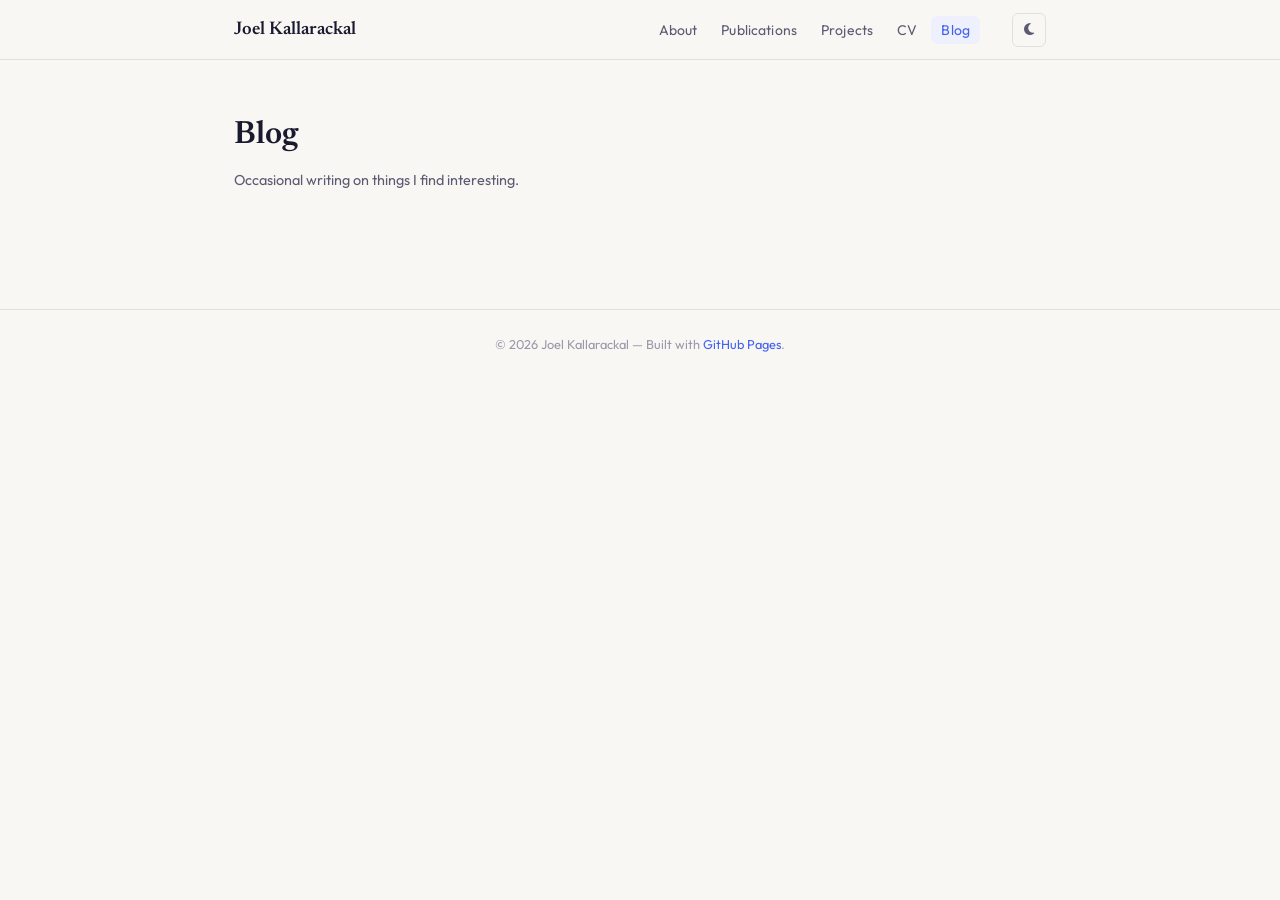
==== blog.html @ 86282731 "first commit" ====
<!DOCTYPE html>
<html lang="en">
<head>
  <meta charset="UTF-8" />
  <meta name="viewport" content="width=device-width, initial-scale=1.0" />
  <title>Blog | Joel Kallarackal</title>
  <link rel="stylesheet" href="assets/css/main.css" />
  <link rel="preconnect" href="https://fonts.googleapis.com" />
  <link href="https://fonts.googleapis.com/css2?family=Newsreader:ital,wght@0,300;0,400;0,600;1,300;1,400&family=DM+Mono:wght@300;400&family=Outfit:wght@300;400;500;600&display=swap" rel="stylesheet" />
  <link rel="stylesheet" href="https://cdnjs.cloudflare.com/ajax/libs/font-awesome/6.5.0/css/all.min.css" />
</head>
<body>

  <nav class="navbar">
    <div class="nav-inner">
      <a class="nav-brand" href="index.html">Joel Kallarackal</a>
      <ul class="nav-links">
        <li><a href="index.html">About</a></li>
        <li><a href="publications.html">Publications</a></li>
        <li><a href="projects.html">Projects</a></li>
        <li><a href="assets/pdf/cv.pdf" target="_blank">CV</a></li>
        <li><a href="blog.html" class="active">Blog</a></li>
      </ul>
      <button class="theme-toggle" id="themeToggle" aria-label="Toggle theme">
        <i class="fa-solid fa-moon"></i>
      </button>
    </div>
  </nav>

  <main class="container">
    <div class="page-header">
      <h1>Blog</h1>
      <p>Occasional writing on things I find interesting.</p>
    </div>

    <div class="blog-list">

      <!-- <div class="blog-item">
        <div class="blog-date">Mar 15, 2026</div>
        <div class="blog-content">
          <p class="blog-title"><a href="#">What does it actually mean for a model to be "causal"?</a></p>
          <p class="blog-excerpt">A lot of ML papers now claim to use causal methods, but there is significant confusion about what this means. Here I try to clarify the landscape.</p>
          <div class="blog-tags">
            <span class="project-tag">Causal Inference</span>
            <span class="project-tag">Machine Learning</span>
          </div>
        </div>
      </div> -->

    </div>
  </main>

  <footer class="site-footer">
    <div class="footer-inner">
      <p>© 2026 Joel Kallarackal &mdash; Built with <a href="https://pages.github.com" target="_blank">GitHub Pages</a>.</p>
    </div>
  </footer>

  <script src="assets/js/main.js"></script>
</body>
</html>
---- assets/css/main.css ----
/* ============================================================
   AL-FOLIO INSPIRED THEME
   Clean academic portfolio CSS
   ============================================================ */

/* --- CSS VARIABLES (Light Mode) --- */
:root {
  --bg:           #f9f7f4;
  --bg-card:      #ffffff;
  --bg-nav:       rgba(249, 247, 244, 0.92);
  --text:         #1a1a2e;
  --text-muted:   #5a5a72;
  --text-faint:   #9999aa;
  --accent:       #4361ee;
  --accent-light: #eef0fd;
  --border:       #e2e0db;
  --tag-bg:       #eef0fd;
  --tag-text:     #4361ee;
  --tag-border:   #c5ccf8;
  --shadow:       0 2px 12px rgba(0,0,0,0.06);
  --radius:       8px;
  --nav-h:        60px;
  --font-body:    'Outfit', sans-serif;
  --font-serif:   'Newsreader', Georgia, serif;
  --font-mono:    'DM Mono', monospace;
  --max-w:        860px;
  --transition:   0.2s ease;
}

/* --- DARK MODE --- */
[data-theme="dark"] {
  --bg:           #0f1117;
  --bg-card:      #181c24;
  --bg-nav:       rgba(15, 17, 23, 0.94);
  --text:         #e8e6f0;
  --text-muted:   #9b99b0;
  --text-faint:   #55536a;
  --accent:       #6c8aff;
  --accent-light: #1c2040;
  --border:       #2a2d3a;
  --tag-bg:       #1c2040;
  --tag-text:     #8aa3ff;
  --tag-border:   #2e3560;
  --shadow:       0 2px 16px rgba(0,0,0,0.25);
}

/* --- RESET & BASE --- */
*, *::before, *::after { box-sizing: border-box; margin: 0; padding: 0; }

html {
  scroll-behavior: smooth;
  font-size: 16px;
}

body {
  font-family: var(--font-body);
  background: var(--bg);
  color: var(--text);
  line-height: 1.7;
  transition: background var(--transition), color var(--transition);
  -webkit-font-smoothing: antialiased;
}

a {
  color: var(--accent);
  text-decoration: none;
  transition: opacity var(--transition);
}
a:hover { opacity: 0.75; }

strong { font-weight: 600; }

ul { list-style: none; }

img { max-width: 100%; display: block; }

/* --- NAVBAR --- */
.navbar {
  position: sticky;
  top: 0;
  z-index: 100;
  height: var(--nav-h);
  background: var(--bg-nav);
  border-bottom: 1px solid var(--border);
  backdrop-filter: blur(10px);
  -webkit-backdrop-filter: blur(10px);
  transition: background var(--transition);
}

.nav-inner {
  max-width: var(--max-w);
  margin: 0 auto;
  padding: 0 24px;
  height: 100%;
  display: flex;
  align-items: center;
  gap: 32px;
}

.nav-brand {
  font-family: var(--font-serif);
  font-size: 1.15rem;
  font-weight: 600;
  color: var(--text);
  white-space: nowrap;
  margin-right: auto;
}
.nav-brand:hover { opacity: 0.75; }

.nav-links {
  display: flex;
  gap: 4px;
  align-items: center;
}

.nav-links a {
  color: var(--text-muted);
  font-size: 0.875rem;
  font-weight: 400;
  padding: 5px 10px;
  border-radius: 6px;
  transition: background var(--transition), color var(--transition);
  letter-spacing: 0.01em;
}
.nav-links a:hover,
.nav-links a.active {
  background: var(--accent-light);
  color: var(--accent);
  opacity: 1;
}

.theme-toggle {
  background: none;
  border: 1px solid var(--border);
  border-radius: 6px;
  width: 34px;
  height: 34px;
  cursor: pointer;
  color: var(--text-muted);
  font-size: 0.85rem;
  display: flex;
  align-items: center;
  justify-content: center;
  transition: border-color var(--transition), background var(--transition), color var(--transition);
  flex-shrink: 0;
}
.theme-toggle:hover {
  background: var(--accent-light);
  color: var(--accent);
  border-color: var(--accent);
}

/* --- CONTAINER --- */
.container {
  max-width: var(--max-w);
  margin: 0 auto;
  padding: 48px 24px 80px;
}

/* --- PROFILE SECTION --- */
.profile-section {
  display: flex;
  gap: 48px;
  margin-bottom: 56px;
}

.profile-left {
  flex-shrink: 0;
  display: flex;
  flex-direction: column;
  align-items: center;
  gap: 16px;
}

.profile-img-wrap {
  width: 160px;
  height: 160px;
  border-radius: 50%;
  overflow: hidden;
  border: 3px solid var(--border);
  box-shadow: var(--shadow);
}

.profile-img {
  width: 100%;
  height: 100%;
  object-fit: cover;
}

.profile-social {
  display: flex;
  flex-wrap: wrap;
  justify-content: center;
  gap: 8px;
}

.profile-social a {
  width: 32px;
  height: 32px;
  border-radius: 6px;
  display: flex;
  align-items: center;
  justify-content: center;
  font-size: 0.95rem;
  color: var(--text-muted);
  border: 1px solid var(--border);
  transition: all var(--transition);
}
.profile-social a:hover {
  color: var(--accent);
  border-color: var(--accent);
  background: var(--accent-light);
  opacity: 1;
}

.profile-right {
  flex: 1;
  min-width: 0;
}

.profile-name {
  font-family: var(--font-serif);
  font-size: 2rem;
  font-weight: 600;
  color: var(--text);
  line-height: 1.2;
  margin-bottom: 4px;
}

.profile-position {
  font-size: 0.95rem;
  font-weight: 500;
  color: var(--text-muted);
  margin-bottom: 2px;
}

.profile-affil {
  font-size: 0.875rem;
  color: var(--text-faint);
  margin-bottom: 20px;
  line-height: 1.6;
}
.profile-affil a { color: var(--accent); }

.profile-bio {
  font-size: 0.95rem;
  color: var(--text-muted);
  margin-bottom: 12px;
  line-height: 1.75;
}
.profile-bio strong { color: var(--text); }
.profile-bio a { color: var(--accent); }

.profile-interests {
  display: flex;
  gap: 32px;
  margin-top: 24px;
}

.interest-col h3 {
  font-size: 0.8rem;
  font-weight: 600;
  text-transform: uppercase;
  letter-spacing: 0.08em;
  color: var(--text-faint);
  margin-bottom: 10px;
}
.interest-col h3 i { margin-right: 5px; font-size: 0.75rem; }

.interest-col ul li {
  font-size: 0.875rem;
  color: var(--text-muted);
  padding: 2px 0;
  padding-left: 12px;
  position: relative;
}
.interest-col ul li::before {
  content: '–';
  position: absolute;
  left: 0;
  color: var(--accent);
  font-weight: 300;
}

.edu-list li {
  padding: 4px 0 4px 12px;
}

.edu-degree {
  display: block;
  font-size: 0.875rem;
  color: var(--text-muted);
}

.edu-school {
  display: block;
  font-size: 0.8rem;
  color: var(--text-faint);
}

/* --- SECTIONS --- */
.content-section {
  margin-bottom: 52px;
}

.section-title {
  font-family: var(--font-serif);
  font-size: 1.35rem;
  font-weight: 600;
  color: var(--text);
  border-bottom: 2px solid var(--border);
  padding-bottom: 10px;
  margin-bottom: 20px;
}

.section-sub {
  font-size: 0.875rem;
  color: var(--text-faint);
  margin-bottom: 20px;
}
.section-sub a { color: var(--accent); }

/* --- NEWS --- */
.news-list {
  display: flex;
  flex-direction: column;
  gap: 0;
}

.news-item {
  display: flex;
  gap: 20px;
  padding: 12px 0;
  border-bottom: 1px solid var(--border);
  font-size: 0.9rem;
  align-items: baseline;
}
.news-item:last-child { border-bottom: none; }

.news-date {
  font-family: var(--font-mono);
  font-size: 0.78rem;
  color: var(--accent);
  white-space: nowrap;
  min-width: 72px;
}

.news-text {
  color: var(--text-muted);
  line-height: 1.6;
}
.news-text a { color: var(--accent); }
.news-text strong { color: var(--text); }

/* --- PUBLICATIONS --- */
.pub-list {
  display: flex;
  flex-direction: column;
  gap: 0;
}

.pub-item {
  display: flex;
  gap: 20px;
  padding: 18px 0;
  border-bottom: 1px solid var(--border);
}
.pub-item:last-child { border-bottom: none; }

.pub-year {
  font-family: var(--font-mono);
  font-size: 0.78rem;
  color: var(--text-faint);
  min-width: 42px;
  padding-top: 3px;
}

.pub-body { flex: 1; }

.pub-title {
  font-size: 0.95rem;
  font-weight: 600;
  color: var(--text);
  margin-bottom: 3px;
  line-height: 1.5;
}

.pub-authors {
  font-size: 0.85rem;
  color: var(--text-muted);
  margin-bottom: 2px;
}

.pub-venue {
  font-size: 0.82rem;
  color: var(--text-faint);
  margin-bottom: 8px;
}

.pub-links {
  display: flex;
  flex-wrap: wrap;
  gap: 6px;
}

.pub-tag {
  font-size: 0.75rem;
  font-weight: 500;
  padding: 2px 8px;
  border-radius: 4px;
  background: var(--tag-bg);
  color: var(--tag-text);
  border: 1px solid var(--tag-border);
  cursor: pointer;
  transition: all var(--transition);
}
.pub-tag:hover {
  background: var(--accent);
  color: #fff;
  border-color: var(--accent);
  opacity: 1;
}

.pub-abstract {
  margin-top: 10px;
  font-size: 0.85rem;
  color: var(--text-muted);
  line-height: 1.7;
  padding: 10px 14px;
  background: var(--accent-light);
  border-left: 3px solid var(--accent);
  border-radius: 0 var(--radius) var(--radius) 0;
}
.pub-abstract.hidden { display: none; }

/* --- FOOTER --- */
.site-footer {
  border-top: 1px solid var(--border);
  padding: 24px;
}
.footer-inner {
  max-width: var(--max-w);
  margin: 0 auto;
  font-size: 0.8rem;
  color: var(--text-faint);
  text-align: center;
}
.footer-inner a { color: var(--accent); }

/* ============================================================
   PUBLICATIONS PAGE
   ============================================================ */
.pub-filter-bar {
  display: flex;
  gap: 8px;
  flex-wrap: wrap;
  margin-bottom: 28px;
}

.filter-btn {
  font-size: 0.8rem;
  padding: 5px 14px;
  border-radius: 20px;
  border: 1px solid var(--border);
  background: transparent;
  color: var(--text-muted);
  cursor: pointer;
  font-family: var(--font-body);
  transition: all var(--transition);
}
.filter-btn:hover,
.filter-btn.active {
  background: var(--accent);
  color: #fff;
  border-color: var(--accent);
}

/* ============================================================
   PROJECTS PAGE
   ============================================================ */
.projects-grid {
  display: grid;
  grid-template-columns: repeat(2, 1fr);
  gap: 20px;
}

.project-card {
  background: var(--bg-card);
  border: 1px solid var(--border);
  border-radius: var(--radius);
  overflow: hidden;
  box-shadow: var(--shadow);
  transition: transform var(--transition), box-shadow var(--transition);
}
.project-card:hover {
  transform: translateY(-3px);
  box-shadow: 0 8px 28px rgba(0,0,0,0.1);
}

.project-img {
  width: 100%;
  height: 160px;
  object-fit: cover;
  background: var(--accent-light);
  display: flex;
  align-items: center;
  justify-content: center;
  font-size: 2.5rem;
}

.project-img-placeholder {
  height: 160px;
  background: linear-gradient(135deg, var(--accent-light), var(--bg));
  display: flex;
  align-items: center;
  justify-content: center;
  font-size: 2.5rem;
}

.project-body {
  padding: 18px 20px;
}

.project-title {
  font-size: 0.95rem;
  font-weight: 600;
  color: var(--text);
  margin-bottom: 6px;
}

.project-desc {
  font-size: 0.85rem;
  color: var(--text-muted);
  margin-bottom: 12px;
  line-height: 1.6;
}

.project-tags {
  display: flex;
  flex-wrap: wrap;
  gap: 5px;
}

.project-tag {
  font-size: 0.72rem;
  padding: 2px 8px;
  border-radius: 4px;
  background: var(--tag-bg);
  color: var(--tag-text);
  border: 1px solid var(--tag-border);
}

/* ============================================================
   CV PAGE
   ============================================================ */
.cv-section { margin-bottom: 40px; }

.cv-row {
  display: flex;
  gap: 20px;
  padding: 14px 0;
  border-bottom: 1px solid var(--border);
  font-size: 0.9rem;
}
.cv-row:last-child { border-bottom: none; }

.cv-period {
  font-family: var(--font-mono);
  font-size: 0.78rem;
  color: var(--text-faint);
  min-width: 100px;
  padding-top: 3px;
  white-space: nowrap;
}

.cv-body {}
.cv-title {
  font-weight: 600;
  color: var(--text);
  margin-bottom: 2px;
}
.cv-place {
  color: var(--text-muted);
  font-size: 0.85rem;
}
.cv-desc {
  color: var(--text-faint);
  font-size: 0.82rem;
  margin-top: 3px;
}

/* ============================================================
   BLOG PAGE
   ============================================================ */
.blog-list {
  display: flex;
  flex-direction: column;
  gap: 0;
}

.blog-item {
  display: flex;
  gap: 20px;
  padding: 18px 0;
  border-bottom: 1px solid var(--border);
  align-items: baseline;
}
.blog-item:last-child { border-bottom: none; }

.blog-date {
  font-family: var(--font-mono);
  font-size: 0.78rem;
  color: var(--text-faint);
  min-width: 90px;
  white-space: nowrap;
}

.blog-content {}
.blog-title {
  font-size: 0.95rem;
  font-weight: 600;
  color: var(--text);
  margin-bottom: 4px;
}
.blog-title a { color: var(--text); }
.blog-title a:hover { color: var(--accent); opacity: 1; }
.blog-excerpt {
  font-size: 0.85rem;
  color: var(--text-muted);
  line-height: 1.6;
}
.blog-tags { margin-top: 6px; display: flex; gap: 5px; }

/* ============================================================
   PAGE HEADER (for inner pages)
   ============================================================ */
.page-header {
  margin-bottom: 36px;
}
.page-header h1 {
  font-family: var(--font-serif);
  font-size: 2rem;
  font-weight: 600;
  color: var(--text);
  margin-bottom: 6px;
}
.page-header p {
  font-size: 0.9rem;
  color: var(--text-muted);
}

/* ============================================================
   RESPONSIVE
   ============================================================ */
@media (max-width: 680px) {
  .profile-section {
    flex-direction: column;
    align-items: center;
    text-align: center;
    gap: 24px;
  }
  .profile-left { width: 100%; }
  .profile-interests { flex-direction: column; gap: 16px; }
  .interest-col { text-align: left; }
  .projects-grid { grid-template-columns: 1fr; }
  .nav-links { display: none; }
  .nav-inner { gap: 16px; }
  .pub-item { flex-direction: column; gap: 4px; }
  .cv-row { flex-direction: column; gap: 4px; }
  .cv-period { min-width: unset; }
}

/* ============================================================
   ANIMATIONS
   ============================================================ */
@keyframes fadeInUp {
  from { opacity: 0; transform: translateY(16px); }
  to   { opacity: 1; transform: translateY(0); }
}

.profile-section,
.content-section {
  animation: fadeInUp 0.45s ease both;
}
.content-section:nth-child(2) { animation-delay: 0.1s; }
.content-section:nth-child(3) { animation-delay: 0.2s; }
.content-section:nth-child(4) { animation-delay: 0.3s; }
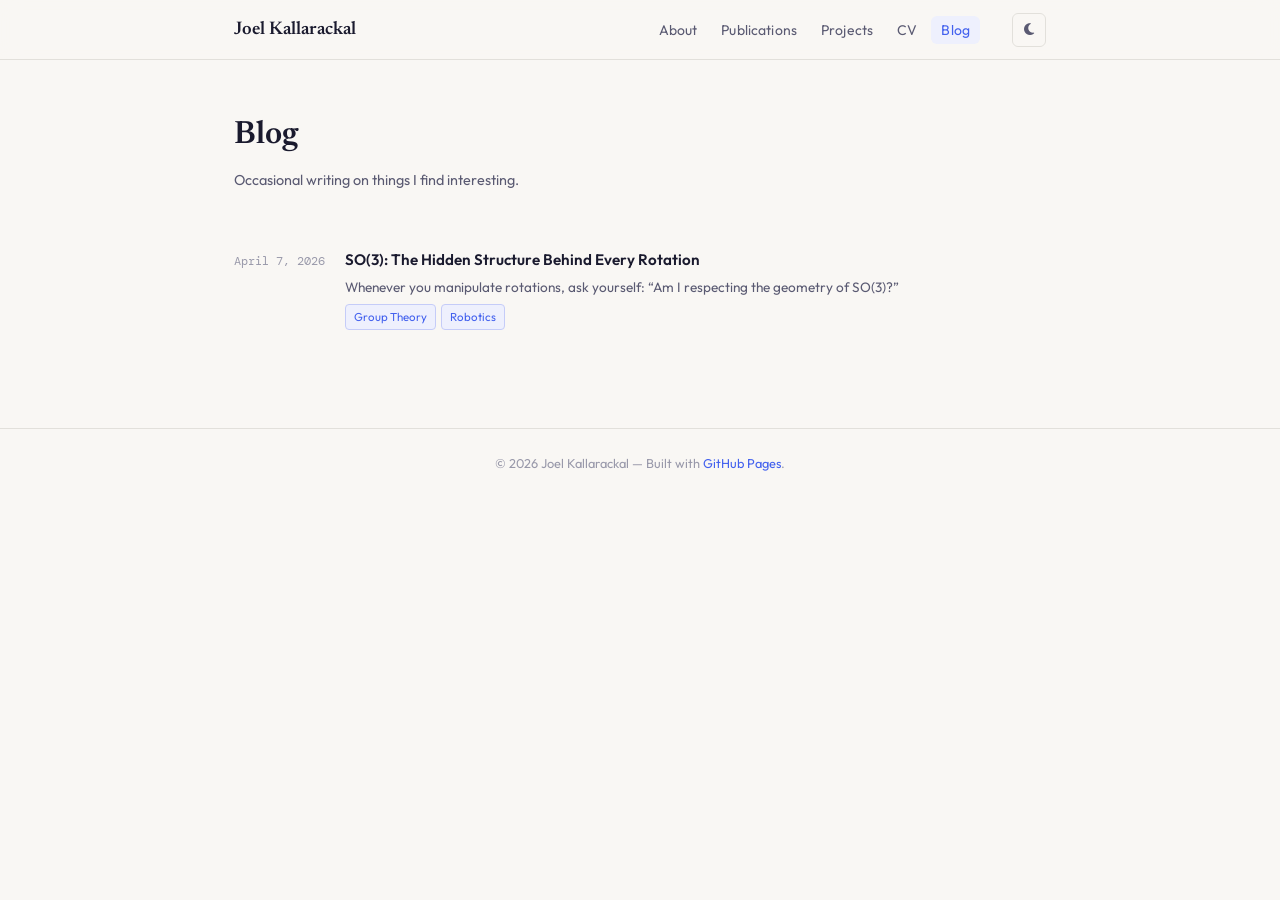
==== commit 5f406ec0: "added projects" ====
--- a/blog.html
+++ b/blog.html
@@ -1,6 +1,15 @@
 <!DOCTYPE html>
 <html lang="en">
 <head>
+  <script>
+    (function() {
+      const theme = localStorage.getItem('theme') ||
+        (window.matchMedia('(prefers-color-scheme: dark)').matches ? 'dark' : 'light');
+      document.documentElement.setAttribute('data-theme', theme);
+    })();
+  </script>
+
+
   <meta charset="UTF-8" />
   <meta name="viewport" content="width=device-width, initial-scale=1.0" />
   <title>Blog | Joel Kallarackal</title>
@@ -35,17 +44,17 @@
 
     <div class="blog-list">
 
-      <!-- <div class="blog-item">
-        <div class="blog-date">Mar 15, 2026</div>
+      <div class="blog-item">
+        <div class="blog-date">April 7, 2026</div>
         <div class="blog-content">
-          <p class="blog-title"><a href="#">What does it actually mean for a model to be "causal"?</a></p>
-          <p class="blog-excerpt">A lot of ML papers now claim to use causal methods, but there is significant confusion about what this means. Here I try to clarify the landscape.</p>
+          <p class="blog-title"><a href="blogs/so3.html">SO(3): The Hidden Structure Behind Every Rotation</a></p>
+          <p class="blog-excerpt">Whenever you manipulate rotations, ask yourself: “Am I respecting the geometry of SO(3)?”</p>
           <div class="blog-tags">
-            <span class="project-tag">Causal Inference</span>
-            <span class="project-tag">Machine Learning</span>
+            <span class="project-tag">Group Theory</span>
+            <span class="project-tag">Robotics</span>
           </div>
         </div>
-      </div> -->
+      </div>
 
     </div>
   </main>
--- a/assets/css/main.css
+++ b/assets/css/main.css
@@ -497,15 +497,54 @@
   box-shadow: 0 8px 28px rgba(0,0,0,0.1);
 }
 
+.project-card {
+  display: flex;
+  flex-direction: column;
+  background: var(--bg-card);
+  border: 1px solid var(--border);
+  border-radius: var(--radius);
+  overflow: hidden;
+  box-shadow: var(--shadow);
+}
+
 .project-img {
   width: 100%;
-  height: 160px;
+  height: 220px;
+  overflow: hidden;
+  flex-shrink: 0;
+}
+
+.project-img img {
+  width: 100%;
+  height: 100%;
+  object-fit: cover;   /* IMPORTANT: apply here */
+  display: block;
+}
+
+.project-media {
+  width: 100%;
+  height: 220px;
+  overflow: hidden;
+}
+
+.project-media video {
+  width: 100%;
+  height: 100%;
   object-fit: cover;
-  background: var(--accent-light);
-  display: flex;
-  align-items: center;
-  justify-content: center;
-  font-size: 2.5rem;
+  display: block;
+}
+
+.project-body {
+  padding: 18px 20px;
+  background: var(--bg-card);
+}
+
+.project-title {
+  font-size: 0.95rem;
+  font-weight: 600;
+  color: var(--text);
+  margin-bottom: 10px;
+  line-height: 1.4;
 }
 
 .project-img-placeholder {
